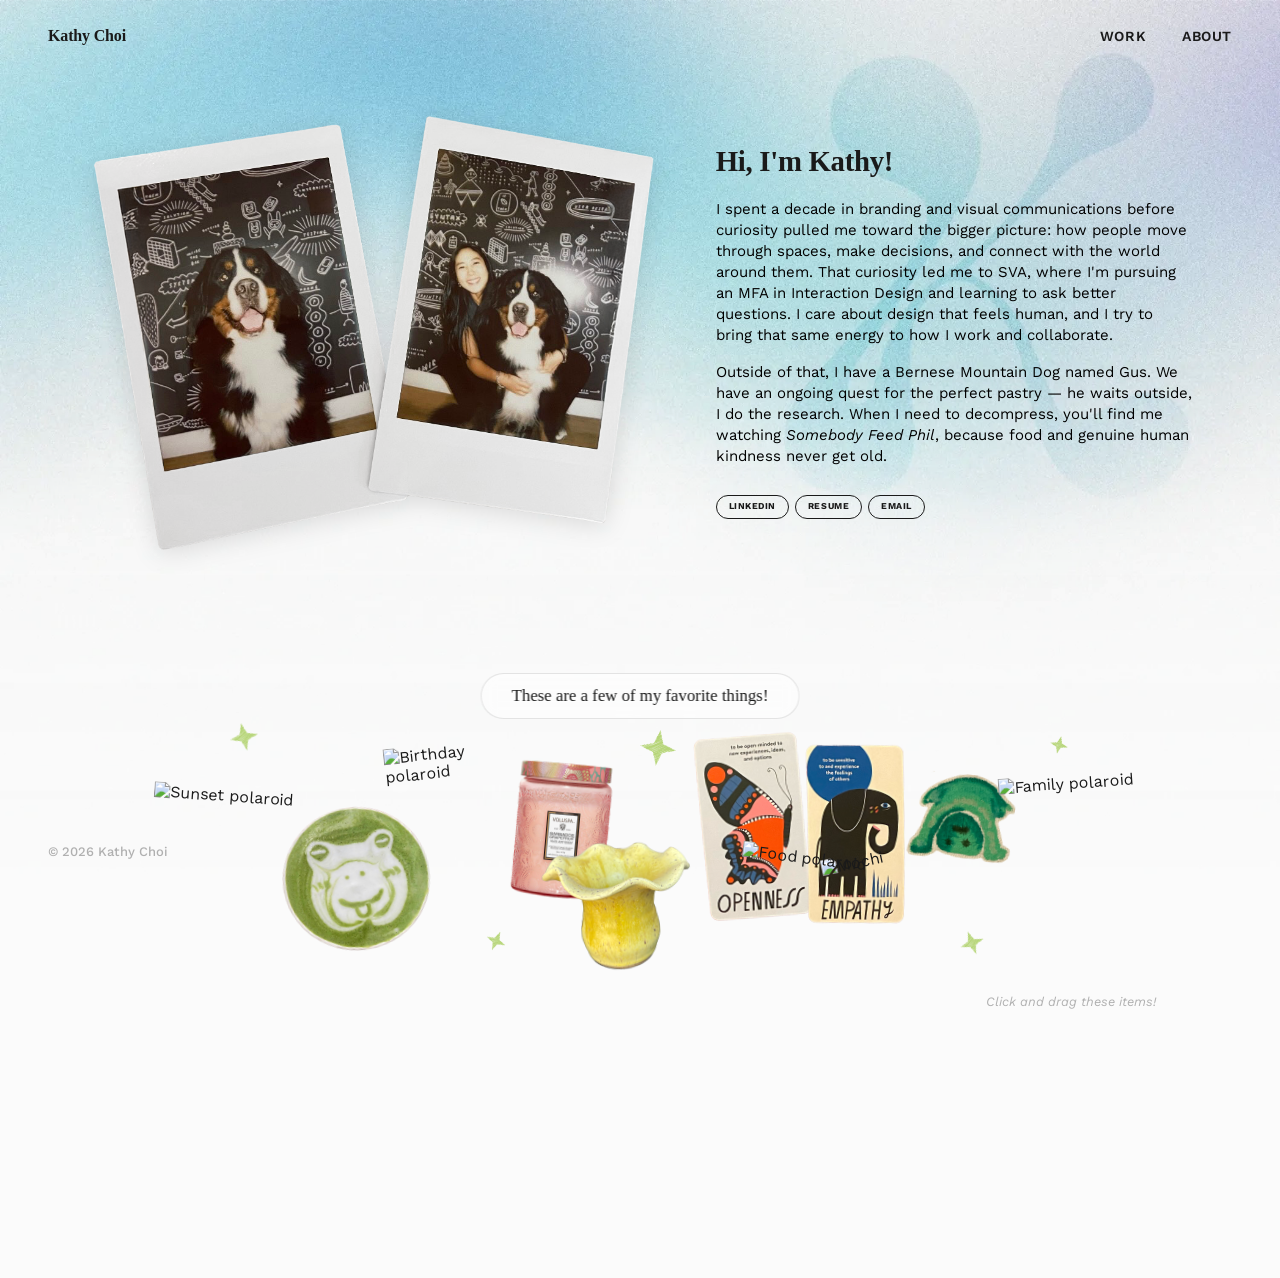
==== about.html @ d5009821 "Nudge star away from candle, update and compress CleanPaws hero Co-Authored-By: Claude Opus 4.6 <nor" ====
<!DOCTYPE html>
<html lang="en">
<head>
  <meta charset="UTF-8">
  <meta name="viewport" content="width=device-width, initial-scale=1.0">
  <title>About — Kathy Choi</title>
  <link rel="preconnect" href="https://fonts.googleapis.com">
  <link rel="preconnect" href="https://fonts.gstatic.com" crossorigin>
  <link href="https://fonts.googleapis.com/css2?family=Work+Sans:ital,wght@0,300;0,400;0,500;0,600;0,700;0,900;1,300;1,400;1,700;1,900&display=swap" rel="stylesheet">
  <link rel="icon" type="image/png" href="images/k-logo.png">
  <link rel="stylesheet" href="css/style.css">
</head>
<body class="home">

  <!-- NAV -->
  <nav>
    <a href="index.html" class="nav-logo">Kathy Choi</a>
    <ul class="nav-links">
      <li><a href="index.html#work">Work</a></li>
      <li><a href="about.html">About</a></li>
    </ul>
  </nav>

  <!-- ABOUT -->
  <section class="about-section about-page">
    <div class="about-content fade-in">
      <div class="about-image">
        <img src="images/headshot1.png" alt="Kathy Choi">
      </div>
      <div class="about-text">
        <h2>Hi, I'm Kathy!</h2>
        <p>
          I spent a decade in branding and visual communications before curiosity pulled me toward the bigger picture: how people move through spaces, make decisions, and connect with the world around them. That curiosity led me to SVA, where I'm pursuing an MFA in Interaction Design and learning to ask better questions. I care about design that feels human, and I try to bring that same energy to how I work and collaborate. 
        </p>
        <p>
          Outside of that, I have a Bernese Mountain Dog named Gus. We have an ongoing quest for the perfect pastry — he waits outside, I do the research. When I need to decompress, you'll find me watching <i>Somebody Feed Phil</i>, because food and genuine human kindness never get old.
        </p>
        <div class="about-links">
          <a href="https://linkedin.com" target="_blank">LinkedIn</a>
          <a href="https://drive.google.com/file/d/1VlrBkFLVDGA_aJnBRJqomsj3Ms4mOwJ6/view?usp=drive_link" target="_blank">Resume</a>
          <a href="mailto:kchoi1@sva.edu">Email</a>
        </div>
      </div>
    </div>
  </section>

  <!-- DRAGGABLE OBJECTS (full-page overlay) -->
  <div class="draggable-layer">
    <p class="draggable-hint draggable" style="width:auto; top:4%; left:50%; transform:translateX(-50%);">These are a few of my favorite things!</p>
    <img src="images/matcha.png" class="draggable" loading="lazy" style="width:150px; top:25%; left:22%; transform:rotate(-8deg);" alt="Matcha">
    <img src="images/candel.png" class="draggable" loading="lazy" style="width:100px; top:18%; left:40%; transform:rotate(5deg);" alt="Candle">
    <img src="images/pottery.png" class="draggable" loading="lazy" style="width:160px; top:30%; left:42%; transform:rotate(-3deg);" alt="Pottery">
    <img src="images/values.png" class="draggable" loading="lazy" style="width:220px; top:13%; left:54%; transform:rotate(-2deg);" alt="Values">
    <img src="images/mochi.png" class="draggable" loading="lazy" style="width:225px; top:30%; left:64%; transform:rotate(-12deg);" alt="Mochi">
    <img src="images/greenman.png" class="draggable" loading="lazy" style="width:105px; top:20%; left:71%; transform:rotate(6deg);" alt="Green Man">
    <img src="images/star.png" class="draggable" loading="lazy" style="width:28px; top:12%; left:18%; transform:rotate(-12deg);" alt="">
    <img src="images/star.png" class="draggable" loading="lazy" style="width:20px; top:45%; left:38%; transform:rotate(25deg);" alt="">
    <img src="images/star.png" class="draggable" loading="lazy" style="width:36px; top:13%; left:50%; transform:rotate(8deg);" alt="">
    <img src="images/star.png" class="draggable" loading="lazy" style="width:24px; top:45%; left:75%; transform:rotate(-20deg);" alt="">
    <img src="images/star.png" class="draggable" loading="lazy" style="width:18px; top:14%; left:82%; transform:rotate(15deg);" alt="">
    <img src="images/sunset-polaroid.png" class="draggable" loading="lazy" style="width:140px; top:22%; left:12%; transform:rotate(4deg);" alt="Sunset polaroid">
    <img src="images/bdayboi-polaroid.png" class="draggable" loading="lazy" style="width:140px; top:15%; left:30%; transform:rotate(-6deg);" alt="Birthday polaroid">
    <img src="images/food-polaroid.png" class="draggable" loading="lazy" style="width:140px; top:32%; left:58%; transform:rotate(7deg);" alt="Food polaroid">
    <img src="images/hiking-polaroid.png" class="draggable" loading="lazy" style="width:140px; top:20%; left:78%; transform:rotate(-4deg);" alt="Family polaroid">
    <p class="drag-instruction">Click and drag these items!</p>
  </div>

  <!-- FOOTER -->
  <footer class="about-footer">
    <p>&copy; 2026 Kathy Choi</p>
  </footer>

  <script>
    window.addEventListener('scroll', () => {
      document.querySelector('nav').classList.toggle('scrolled', window.scrollY > 50);
    });

    const observer = new IntersectionObserver((entries) => {
      entries.forEach(entry => {
        if (entry.isIntersecting) {
          entry.target.classList.add('visible');
        }
      });
    }, { threshold: 0.1 });

    document.querySelectorAll('.fade-in').forEach(el => observer.observe(el));

    // Mobile draggable layout — set via JS so drag still works
    if (window.innerWidth <= 768) {
      const imgs = document.querySelectorAll('.draggable-layer img.draggable');
      const m = [
        { w: '140px', t: '14%', l: '0%' },    // Matcha — row 1, left
        { w: '90px',  t: '16%', l: '30%' },   // Candle — row 1, center
        { w: '130px', t: '34%', l: '0%' },    // Pottery — row 2, left
        { w: '180px', t: '12%', l: '50%' },   // Values — row 1, right
        { w: '170px', t: '68%', l: '52%' },   // Mochi — tucked under Green Man
        { w: '90px',  t: '56%', l: '68%' },   // Green Man — row 3, right
        { w: '22px',  t: '10.3%', l: '36%' },  // Star — below candle, nudged down
        { w: '18px',  t: '31%', l: '92%' },   // Star — right edge, between r1 & r2
        { w: '16px',  t: '32%', l: '37%' },   // Star — center gap between r1 & r2
        { w: '18px',  t: '42%', l: '0%' },    // Star — aligned with pottery center
        { w: '16px',  t: '78%', l: '92%' },   // Star — right of mochi
        { w: '125px', t: '36%', l: '30%' },   // Sunset polaroid — row 2, center
        { w: '125px', t: '34%', l: '60%' },   // Birthday polaroid — row 2, right
        { w: '125px', t: '57%', l: '32%' },   // Food polaroid — row 3, center
        { w: '125px', t: '56%', l: '2%' },    // Hiking polaroid — row 3, left
      ];
      imgs.forEach((el, i) => {
        if (m[i]) {
          el.style.width = m[i].w;
          el.style.top = m[i].t;
          el.style.left = m[i].l;
        }
      });
      const inst = document.querySelector('.drag-instruction');
      if (inst) {
        inst.style.top = '88%';
        inst.style.left = '50%';
        inst.style.transform = 'translateX(-50%)';
      }
    }

    // 3D tilt on hover — items react to cursor position (skip pill button)
    document.querySelectorAll('.draggable:not(.draggable-hint)').forEach(el => {
      el.addEventListener('mouseenter', () => {
        el.style.transition = 'transform 0.15s ease, filter 0.2s ease';
      });
      el.addEventListener('mousemove', (e) => {
        if (el.dataset.dragging === 'true') return;
        const rect = el.getBoundingClientRect();
        const x = e.clientX - rect.left - rect.width / 2;
        const y = e.clientY - rect.top - rect.height / 2;
        const tiltX = -(y / rect.height) * 20;
        const tiltY = (x / rect.width) * 20;
        el.style.transform = `perspective(400px) rotateX(${tiltX}deg) rotateY(${tiltY}deg) scale(1.05)`;
      });
      el.addEventListener('mouseleave', () => {
        if (el.dataset.dragging === 'true') return;
        const match = el.dataset.origTransform;
        el.style.transition = 'transform 0.3s ease, filter 0.2s ease';
        el.style.transform = match || '';
      });
    });

    // Pill button — simple scale on hover
    const pill = document.querySelector('.draggable-hint');
    if (pill) {
      pill.addEventListener('mouseenter', () => {
        if (pill.dataset.dragging === 'true') return;
        pill.style.transition = 'transform 0.2s ease';
        pill.style.transform = 'translateX(-50%) scale(1.08)';
      });
      pill.addEventListener('mouseleave', () => {
        if (pill.dataset.dragging === 'true') return;
        pill.style.transition = 'transform 0.3s ease';
        pill.style.transform = pill.dataset.origTransform || 'translateX(-50%)';
      });
    }

    // Store original transforms
    document.querySelectorAll('.draggable').forEach(el => {
      el.dataset.origTransform = el.style.transform;
    });

    // Draggable objects — in-page, stays where you drop it
    let highestZ = 100;
    document.querySelectorAll('.draggable').forEach(el => {
      let isDragging = false;
      let startX, startY, origX, origY;

      el.addEventListener('mousedown', e => {
        isDragging = true;
        el.dataset.dragging = 'true';
        highestZ++;
        el.style.zIndex = highestZ;
        el.style.cursor = 'grabbing';
        el.style.transition = 'none';
        startX = e.clientX;
        startY = e.clientY;
        origX = el.offsetLeft;
        origY = el.offsetTop;
        e.preventDefault();
      });

      document.addEventListener('mousemove', e => {
        if (!isDragging) return;
        el.style.left = (origX + e.clientX - startX) + 'px';
        el.style.top = (origY + e.clientY - startY) + 'px';
      });

      document.addEventListener('mouseup', () => {
        if (isDragging) {
          isDragging = false;
          el.dataset.dragging = 'false';
          el.style.cursor = 'grab';
          el.style.transition = '';
        }
      });

      // Touch support
      el.addEventListener('touchstart', e => {
        isDragging = true;
        highestZ++;
        el.style.zIndex = highestZ;
        el.style.transition = 'none';
        const touch = e.touches[0];
        startX = touch.clientX;
        startY = touch.clientY;
        origX = el.offsetLeft;
        origY = el.offsetTop;
        e.preventDefault();
      }, { passive: false });

      document.addEventListener('touchmove', e => {
        if (!isDragging) return;
        const touch = e.touches[0];
        el.style.left = (origX + touch.clientX - startX) + 'px';
        el.style.top = (origY + touch.clientY - startY) + 'px';
      }, { passive: false });

      document.addEventListener('touchend', () => {
        if (isDragging) {
          isDragging = false;
          el.style.transition = '';
        }
      });
    });
  </script>

</body>
</html>
---- css/style.css ----
/* ========================================
   FONTS
   ======================================== */
@font-face {
  font-family: 'New Spirit';
  src: url('https://framerusercontent.com/assets/HUJvYJqQU1GuvULPYOLX7O51qc.woff2') format('woff2');
  font-weight: 400;
  font-style: normal;
  font-display: swap;
}

@font-face {
  font-family: 'New Spirit';
  src: url('https://framerusercontent.com/assets/v4QDcnRHH7rKKGAwIErp9KZT88.woff2') format('woff2');
  font-weight: 600;
  font-style: normal;
  font-display: swap;
}

/* ========================================
   RESET & BASE
   ======================================== */
*,
*::before,
*::after {
  margin: 0;
  padding: 0;
  box-sizing: border-box;
}

:root {
  --black: #1a1a1a;
  --dark-gray: #3d3d3d;
  --mid-gray: #7a7a7a;
  --soft-gray: #b0b0b0;
  --light-gray: #ebebeb;
  --white: #ffffff;
  --max-width: 1200px;
  --content-width: 760px;
  --nav-height: 72px;
  --heading-font: 'New Spirit', Georgia, serif;
  --body-font: 'Work Sans', -apple-system, BlinkMacSystemFont, sans-serif;
}

html {
  font-size: 16px;
  scroll-behavior: smooth;
  overflow-x: hidden;
}

body {
  font-family: var(--body-font);
  color: var(--black);
  background: #fbfbfb;
  line-height: 1.2;
  -webkit-font-smoothing: antialiased;
}

body.home::before {
  content: '';
  position: fixed;
  top: 0;
  left: 0;
  right: 0;
  height: 100vh;
  background: url('../images/gradient_bg2.webp') no-repeat center top / 100% auto;
  -webkit-mask-image: linear-gradient(to bottom, black 40%, transparent 100%);
  mask-image: linear-gradient(to bottom, black 40%, transparent 100%);
  z-index: -1;
  pointer-events: none;
}

img {
  max-width: 100%;
  display: block;
}

a {
  color: inherit;
  text-decoration: none;
}

::selection {
  background: var(--black);
  color: var(--white);
}

/* ========================================
   NAV
   ======================================== */
nav {
  position: fixed;
  top: 0;
  left: 0;
  right: 0;
  z-index: 200;
  height: var(--nav-height);
  padding: 0 3rem;
  display: flex;
  justify-content: space-between;
  align-items: center;
  background: transparent;
}

.nav-logo {
  font-family: var(--heading-font);
  font-size: 1rem;
  font-weight: 600;
  letter-spacing: -0.01em;
}

.nav-links {
  display: flex;
  gap: 2.25rem;
  list-style: none;
}

.nav-links a {
  font-size: 0.875rem;
  font-weight: 600;
  color: var(--black);
  text-transform: uppercase;
  letter-spacing: 0.04em;
  transition: opacity 0.25s;
}

.nav-links a:hover {
  opacity: 0.5;
}

/* ========================================
   HOMEPAGE — HERO (centered)
   ======================================== */
.home-hero {
  max-width: var(--max-width);
  margin: 0 auto;
  padding: calc(var(--nav-height) + 6rem) 3rem 6rem;
  display: flex;
  justify-content: center;
}

.hero-inner {
  max-width: 950px;
}

.home-hero h1 {
  font-family: var(--heading-font);
  font-size: clamp(2.25rem, 5vw, 3.75rem);
  font-weight: 400;
  line-height: 1.35;
  letter-spacing: -0.01em;
  color: var(--black);
}

.home-hero .hero-mobile {
  display: none;
}

.home-hero .hero-sub {
  margin-top: 1rem;
  font-size: 0.9375rem;
  color: var(--mid-gray);
  line-height: 1.7;
  font-weight: 500;
}

/* ========================================
   SECTION LABEL — black accent
   ======================================== */
.section-label {
  font-size: 0.6875rem;
  font-weight: 700;
  text-transform: uppercase;
  letter-spacing: 0.14em;
  color: var(--black);
  margin-bottom: 2.5rem;
}

/* ========================================
   HOMEPAGE — PROJECT GRID (two columns)
   ======================================== */
.projects-section {
  max-width: var(--max-width);
  margin: 0 auto;
  padding: 0 3rem 6rem;
  scroll-margin-top: var(--nav-height);
}

.project-grid {
  display: grid;
  grid-template-columns: 1fr 1fr;
  gap: 3rem 2.5rem;
}

.project-card {
  display: block;
}

/* Image — full width of column, on top */
.project-card-image {
  width: 100%;
  aspect-ratio: 4 / 3;
  overflow: hidden;
  background: #f2f2f2;
  border-radius: 12px;
}

.project-card-image img {
  width: 100%;
  height: 100%;
  object-fit: cover;
  transform: scale(var(--zoom, 1));
  transition: transform 0.5s ease;
}

.project-card:hover .project-card-image img {
  transform: scale(calc(var(--zoom, 1) * 1.03));
}

/* Text — below image */
.project-card-content {
  padding-top: 1.25rem;
}

.project-card-org {
  font-size: 0.75rem;
  font-weight: 600;
  color: #77b700;
  margin-bottom: 0.375rem;
}

.project-card-content h2 {
  font-size: 1.25rem;
  font-weight: 600;
  letter-spacing: -0.01em;
  margin-bottom: 0.5rem;
  color: black;
}

.project-card-desc {
  font-size: 0.875rem;
  color: var(--dark-gray);
  line-height: 1.6;
}

.project-tags {
  display: flex;
  flex-wrap: wrap;
  gap: 0.375rem;
  margin-top: 0.875rem;
}

.project-tags span {
  font-size: 0.5625rem;
  font-weight: 700;
  color: var(--black);
  background: transparent;
  padding: 0.35rem 0.75rem;
  border: 1px solid var(--black);
  border-radius: 100px;
  letter-spacing: 0.06em;
  text-transform: uppercase;
}

/* Arrow link — black accent */
.project-card-link {
  display: inline-flex;
  align-items: center;
  gap: 0.375rem;
  font-size: 0.8125rem;
  font-weight: 700;
  margin-top: 1rem;
  color: var(--black);
  letter-spacing: 0.01em;
}

.project-card-link .arrow {
  display: inline-block;
  transition: transform 0.25s;
  font-size: 1.125rem;
  line-height: 1;
}

.project-card:hover .project-card-link .arrow {
  transform: translateX(4px);
}

/* ========================================
   CASE STUDY — WRAPPER
   1200px container, flex column, children centered,
   all text LEFT-ALIGNED inside 70%-width blocks.
   ======================================== */
.case-wrapper {
  width: 1200px;
  max-width: 100%;
  margin: 0 auto;
  padding: calc(var(--nav-height) + 12px) 0 80px;
  display: flex;
  flex-direction: column;
  align-items: center;
  gap: 35px;
  position: relative;
  background: #fbfbfb;
}

/* ========================================
   CASE STUDY — HERO IMAGE
   Large centered image with slight side margin
   ======================================== */
.case-hero {
  width: calc(100vw - 48px);
  max-width: calc(100vw - 48px);
  position: relative;
  z-index: 201;
}

.case-hero img {
  width: 100%;
  aspect-ratio: 2.4;
  object-fit: cover;
  border-radius: 12px;
}

/* ========================================
   CASE STUDY — TITLE & META
   70% width, left-aligned text
   ======================================== */
.case-header {
  width: 78%;
  text-align: left;
}

.case-header h1 {
  font-family: var(--heading-font);
  font-size: 38px;
  font-weight: 600;
  line-height: 1.2;
  margin-bottom: 25px;
}

.case-header .case-subtitle {
  font-family: var(--body-font);
  font-size: 18px;
  font-weight: 400;
  color: var(--dark-gray);
  line-height: 1.3;
  margin-bottom: 40px;
}

.case-meta {
  display: flex;
  gap: 175px;
}

.case-meta-item h3 {
  font-family: var(--body-font);
  font-size: 12px;
  font-weight: 700;
  text-transform: uppercase;
  letter-spacing: 0.04em;
  color: var(--black);
  margin-bottom: 4px;
}

.case-meta-item p {
  font-size: 16px;
  font-weight: 400;
  color: var(--dark-gray);
  line-height: 1.3;
}

/* ========================================
   CASE STUDY — SECTION (PROBLEM, SOLUTIONS)
   70% width, left-aligned
   ======================================== */
.case-section {
  width: 78%;
  text-align: left;
}

.case-section-with-image {
  display: flex;
  gap: 40px;
  align-items: stretch;
}

.case-section-with-image > img {
  width: 300px;
  max-width: 300px;
  aspect-ratio: 1;
  flex-shrink: 0;
  object-fit: cover;
  border-radius: 8px;
  padding: 0;
  margin-top: 20px !important;
  align-self: center;
}

.case-section-with-image h3 {
  margin-top: 0;
}

.case-section h2 {
  font-family: var(--heading-font);
  font-size: 24px;
  font-weight: 200;
  margin-top: 56px;
  margin-bottom: 20px;
  color: var(--black);
  line-height: 1.2;
}

.case-section p {
  font-size: 16px;
  font-weight: 400;
  line-height: 1.3;
  color: var(--dark-gray);
  margin-bottom: 12px;
}

.case-section p:last-of-type {
  margin-bottom: 0;
}

.case-section h3 {
  position: relative;
  font-family: var(--body-font);
  font-size: 13px;
  font-weight: 700;
  text-transform: uppercase;
  letter-spacing: 0.06em;
  line-height: 1.4;
  color: var(--dark-gray);
  margin-top: 25px;
  margin-bottom: 8px;
}

.h3-star {
  position: absolute;
  left: -20px;
  top: 50%;
  transform: translateY(-50%);
  width: 10px;
  height: 10px;
}

/* ---- Insight blocks ---- */
.case-insight {
  width: 78%;
  background: #f7f7f7;
  padding: 36px 40px;
  text-align: left;
}

.research-band .case-insight {
  background: #ededee;
}


.insights-grid {
  width: 78%;
  display: grid;
  grid-template-columns: 1fr 1fr;
  gap: 20px;
}

.insights-grid .case-insight {
  width: 100%;
}

.video-cell {
  border-radius: 8px;
  overflow: hidden;
}

.video-cell video {
  width: 100%;
  height: 100%;
  object-fit: contain;
  display: block;
  background: #000;
}

.video-cell img {
  width: 100%;
  height: 100%;
  object-fit: cover;
  display: block;
}

.case-insight h3 {
  font-family: var(--body-font);
  font-size: 13px;
  font-weight: 700;
  text-transform: uppercase;
  letter-spacing: 0.06em;
  color: var(--dark-gray);
  margin-bottom: 16px;
}

.case-insight p {
  font-size: 16px;
  font-weight: 400;
  line-height: 1.5;
  color: var(--dark-gray);
  margin-bottom: 12px;
}

.case-insight p:last-of-type {
  margin-bottom: 0;
}

.case-insight .insight-title {
  font-family: var(--heading-font);
  font-size: 22px;
  font-weight: 600;
  line-height: 1.3;
  color: var(--black);
  margin-bottom: 14px;
}

.case-insight p.hmw-callout {
  font-family: var(--heading-font);
  font-size: 20px;
  font-weight: 400;
  font-style: italic;
  line-height: 1.5;
  color: var(--black);
  margin-top: 20px;
}

/* ---- Research band ---- */
.research-band {
  width: 100%;
  background: transparent;
  padding: 0;
}

.research-band-inner {
  width: 1200px;
  max-width: 100%;
  margin: 0 auto;
  display: flex;
  flex-direction: column;
  align-items: center;
  gap: 35px;
}

.research-band-inner > .case-quotes {
  margin-top: 0;
}

.section-divider {
  width: 78%;
  border: none;
  border-top: 1px solid #ddd;
  margin: 40px 0 0;
}

.research-band .placeholder-image {
  background: #eaeaea;
}

.case-section ul {
  padding-left: 20px;
  margin-top: 4px;
  margin-bottom: 12px;
}

.case-section li {
  font-size: 16px;
  line-height: 1.5;
  color: var(--dark-gray);
  margin-bottom: 6px;
}

.case-section img:not(.h3-star) {
  width: 100%;
  margin-top: 28px;
}

.placeholder-image {
  width: 100%;
  aspect-ratio: 16 / 10;
  background: #f2f2f2;
  display: flex;
  align-items: center;
  justify-content: center;
  font-size: 13px;
  color: var(--soft-gray);
  font-weight: 500;
  letter-spacing: 0.02em;
  margin-top: 28px;
}

.placeholder-image.tall {
  aspect-ratio: 4 / 3;
}

.case-images .placeholder-image {
  margin-top: 0;
}

/* ========================================
   CASE STUDY — FEATURE BLOCK
   70% width, left-aligned text, image same width
   ======================================== */
.case-feature {
  width: 78%;
  display: flex;
  flex-direction: column;
  gap: 80px;
}

.case-feature-item {
  width: 100%;
}

.case-feature-text {
  text-align: left;
  margin-bottom: 28px;
}

.case-feature-text h3 {
  font-family: var(--body-font);
  font-size: 16px;
  font-weight: 700;
  text-transform: uppercase;
  letter-spacing: 0.04em;
  margin-bottom: 8px;
  color: var(--black);
}

.case-feature-text p {
  font-size: 16px;
  font-weight: 400;
  line-height: 1.3;
  color: var(--dark-gray);
  margin-bottom: 12px;
}

.case-feature-text p:last-of-type {
  margin-bottom: 0;
}

.case-feature-item img {
  width: 100%;
}

/* ========================================
   CASE STUDY — PULL QUOTES
   70% width, left-aligned
   ======================================== */
.case-quotes {
  width: 78%;
}

.quote-block {
  margin-bottom: 36px;
  padding-left: 24px;
  border-left: 3px solid #b6d578;
  text-align: left;
}

.quote-block:last-child {
  margin-bottom: 0;
}

.quote-block blockquote {
  font-family: var(--heading-font);
  font-size: 20px;
  font-weight: 400;
  line-height: 1.5;
  color: var(--dark-gray);
  font-style: italic;
}

.quote-block cite {
  display: block;
  margin-top: 8px;
  font-size: 14px;
  font-style: normal;
  color: var(--mid-gray);
  font-weight: 500;
}

.quote-block cite .cite-title {
  font-style: italic;
  font-weight: 500;
}

/* ========================================
   CASE STUDY — OUTCOME + TAKEAWAYS
   70% width, left-aligned
   ======================================== */
.case-outcome {
  width: 78%;
  text-align: left;
}

.case-outcome h2 {
  font-family: var(--body-font);
  font-size: 20px;
  font-weight: 700;
  text-transform: uppercase;
  letter-spacing: 0.04em;
  margin-bottom: 16px;
  color: var(--black);
}

.case-outcome > p {
  font-size: 16px;
  line-height: 1.3;
  color: var(--dark-gray);
  margin-bottom: 36px;
}

.takeaway-list {
  display: flex;
  flex-direction: column;
  gap: 36px;
  margin-top: 32px;
}

.takeaway-item {
  display: flex;
  gap: 16px;
  align-items: flex-start;
}

.takeaway-number {
  font-family: var(--heading-font);
  font-size: 50px;
  font-weight: 100;
  color: #b6d578;
  flex-shrink: 0;
  line-height: 1;
  min-width: 36px;
  text-align: right;
}

.takeaway-item h3 {
  font-family: var(--body-font);
  font-size: 13px;
  font-weight: 700;
  text-transform: uppercase;
  letter-spacing: 0.06em;
  margin-top: 0;
  margin-bottom: 4px;
  color: var(--black);
  line-height: 1.4;
}

.takeaway-item p {
  font-size: 16px;
  line-height: 1.3;
  color: var(--dark-gray);
}

/* ========================================
   CASE STUDY — SUPPORTING IMAGES
   70% width
   ======================================== */
.case-images {
  width: 78%;
}

.image-grid {
  display: grid;
  gap: 16px;
}

.image-grid.two-col {
  grid-template-columns: 1fr 1fr;
}

.image-grid.full {
  grid-template-columns: 1fr;
}

.image-grid figure {
  margin: 0;
}

.image-grid figure img {
  display: block;
}

.image-grid img {
  width: 100%;
  aspect-ratio: 16 / 10;
  object-fit: cover;
  border-radius: 8px;
}

.image-grid figcaption,
.image-caption {
  padding: 12px 0 0;
  font-size: 11px;
  color: var(--soft-gray);
  font-weight: 500;
  text-align: center;
}

/* ========================================
   ABOUT SECTION
   ======================================== */
.about-section {
  max-width: var(--max-width);
  margin: 0 auto;
  padding: 6rem 3rem;
  border-top: 1px solid var(--light-gray);
}

.about-page {
  padding-top: calc(var(--nav-height) + 4rem);
  border-top: none;
}

.about-content {
  display: grid;
  grid-template-columns: 1.2fr 1fr;
  gap: 3.5rem;
  align-items: start;
}

.about-image {
  width: 100%;
  margin-top: -1.5rem;
  filter: drop-shadow(0 4px 12px rgba(0, 0, 0, 0.12));
}

.about-image img {
  width: 100%;
  height: auto;
  display: block;
  mix-blend-mode: multiply;
}

.about-text {
  padding-top: 0.5rem;
}

.about-text h2 {
  font-family: var(--heading-font);
  font-size: 1.8rem;
  font-weight: 600;
  letter-spacing: -0.01em;
  margin-bottom: 1.25rem;
}

.about-text p {
  font-size: 0.9375rem;
  line-height: 1.4;
  color: black;
  margin-bottom: 1rem;
}

.about-text p:last-of-type {
  margin-bottom: 0;
}

.about-links {
  display: flex;
  flex-wrap: wrap;
  gap: 0.375rem;
  margin-top: 1.75rem;
}

.about-links a {
  font-size: 0.5625rem;
  font-weight: 700;
  color: var(--black);
  background: transparent;
  padding: 0.35rem 0.75rem;
  border: 1px solid var(--black);
  border-radius: 100px;
  letter-spacing: 0.06em;
  text-transform: uppercase;
  transition: background 0.25s, color 0.25s;
}

.about-links a:hover {
  background: #b6d578;
  border-color: #b6d578;
  color: var(--black);
}

/* ========================================
   DRAGGABLE LAYER — in-page section
   ======================================== */
.draggable-layer {
  position: relative;
  width: 100%;
  height: 70vh;
  z-index: 100;
}

.draggable {
  position: absolute;
  cursor: grab;
  user-select: none;
  -webkit-user-select: none;
  transition: transform 0.2s ease, filter 0.2s ease;
}

.draggable:hover {
  filter: brightness(1.05);
  transform: scale(1.05);
}

.draggable-hint {
  position: absolute;
  top: 4%;
  left: 50%;
  transform: translateX(-50%);
  font-family: var(--heading-font);
  font-size: 1.05rem;
  font-weight: 400;
  color: var(--black);
  white-space: nowrap;
  cursor: grab;
  user-select: none;
  -webkit-user-select: none;
  background: rgba(255, 255, 255, 0.55);
  backdrop-filter: blur(8px);
  -webkit-backdrop-filter: blur(8px);
  border: 1px solid rgba(0, 0, 0, 0.1);
  border-radius: 50px;
  padding: 12px 30px;
  z-index: 101;
  transition: transform 0.3s ease;
  pointer-events: auto;
}

.draggable-hint:hover {
  transform: translateX(-50%) scale(1.05);
}

.drag-instruction {
  position: absolute;
  top: 55%;
  left: 77%;
  font-size: 0.8rem;
  font-style: italic;
  color: var(--soft-gray);
  pointer-events: none;
}

/* ========================================
   FOOTER — minimal Sydney style
   ======================================== */
footer {
  border-top: 1px solid var(--light-gray);
  padding: 2.5rem 3rem;
  display: flex;
  justify-content: space-between;
  align-items: center;
  max-width: var(--max-width);
  margin: 0 auto;
  position: relative;
  z-index: 2;
  background: #fbfbfb;
}

.about-footer {
  position: fixed;
  bottom: 0;
  left: 0;
  right: 0;
  max-width: none;
  background: transparent;
  border-top: none;
  z-index: 150;
}

footer p {
  font-size: 0.8125rem;
  color: var(--soft-gray);
  font-weight: 500;
}

.footer-links {
  display: flex;
  gap: 2rem;
  list-style: none;
}

.footer-links a {
  font-size: 0.8125rem;
  font-weight: 600;
  color: var(--black);
  transition: opacity 0.25s;
}

.footer-links a:hover {
  opacity: 0.5;
}

/* ========================================
   BACK LINK — black accent arrow
   ======================================== */
.back-link {
  display: inline-flex;
  align-items: center;
  gap: 0.5rem;
  font-size: 0.8125rem;
  font-weight: 700;
  color: var(--black);
  padding: 1.75rem 3rem;
  transition: gap 0.25s;
}

.back-link:hover {
  gap: 0.75rem;
}

/* ========================================
   PROGRESS BAR (case study pages)
   ======================================== */
.progress-bar {
  position: fixed;
  top: 0;
  left: 0;
  height: 3px;
  width: 0%;
  background: var(--black);
  z-index: 200;
  transition: width 0.05s linear;
}

/* ========================================
   TABLE OF CONTENTS — sticky sidebar
   ======================================== */
.toc {
  position: fixed;
  top: var(--nav-height);
  left: 0;
  width: 200px;
  padding: 0 32px;
  z-index: 50;
  transition: top 0s;
}

.toc-back {
  display: block;
  font-family: var(--body-font);
  font-size: 0.6875rem;
  font-weight: 500;
  color: var(--dark-gray);
  text-decoration: none;
  margin-bottom: 20px;
  transition: color 0.25s;
}

.toc-back:hover {
  color: var(--black);
}

.toc ul {
  list-style: none;
  display: flex;
  flex-direction: column;
  gap: 8px;
  border-left: none;
  padding-left: 16px;
  position: relative;
}

.toc-line {
  position: absolute;
  left: -1px;
  width: 3px;
  background-image: radial-gradient(circle, rgba(50, 64, 79, 0.3) 0.75px, transparent 0.75px);
  background-size: 3px 4px;
  background-position: center;
  background-repeat: repeat-y;
  pointer-events: none;
}

.toc-star {
  position: absolute;
  left: -4.5px;
  top: 0;
  width: 10px;
  height: 10px;
  transition: top 0.3s ease;
  pointer-events: none;
}

.toc-star img {
  width: 100%;
  height: 100%;
}

.toc .toc-link {
  font-family: var(--body-font);
  font-size: 0.8125rem;
  font-weight: 400;
  color: var(--soft-gray);
  text-decoration: none;
  transition: color 0.25s;
  display: block;
  line-height: 1.4;
}

.toc .toc-link:hover {
  color: var(--dark-gray);
}

.toc .toc-link.active {
  color: var(--black);
  font-weight: 600;
}

@media (max-width: 1500px) {
  .toc {
    display: none;
  }
}

/* ========================================
   IMPACT CHART — cost vs impact matrix
   ======================================== */
.impact-chart {
  position: relative;
  width: 100%;
  padding: 28px 52px;
}

.chart-label {
  position: absolute;
  font-family: var(--body-font);
  font-size: 11px;
  font-weight: 700;
  text-transform: uppercase;
  letter-spacing: 0.1em;
  color: #c4c0b8;
}

.chart-label-top {
  top: 0;
  left: 50%;
  transform: translateX(-50%);
}

.chart-label-bottom {
  bottom: 0;
  left: 50%;
  transform: translateX(-50%);
}

.chart-label-left {
  left: 0;
  top: 50%;
  transform: translateY(-50%);
  text-align: center;
  line-height: 1.4;
}

.chart-label-right {
  right: 0;
  top: 50%;
  transform: translateY(-50%);
  text-align: center;
  line-height: 1.4;
}

.chart-grid {
  display: grid;
  grid-template-columns: 1fr 1fr;
  grid-template-rows: 1fr 1fr;
  aspect-ratio: 2 / 1;
  gap: 3px;
}

.chart-quadrant {
  background: #ededeb;
  position: relative;
}

.chart-dot {
  position: absolute;
  display: flex;
  flex-direction: column;
  align-items: center;
  transform: translateX(-50%);
}

.chart-dot::before {
  content: '';
  width: 14px;
  height: 14px;
  border-radius: 50%;
  background: #1d3c3a;
  flex-shrink: 0;
  margin-bottom: 6px;
}

.chart-dot span {
  font-family: var(--body-font);
  font-size: 13px;
  font-weight: 600;
  color: #1d3c3a;
  line-height: 1.3;
  text-align: center;
  white-space: nowrap;
}

/* ========================================
   LIGHTBOX
   ======================================== */
.lightbox {
  display: none;
  position: fixed;
  inset: 0;
  z-index: 9999;
  background: rgba(0, 0, 0, 0.85);
  align-items: center;
  justify-content: center;
}

.lightbox.active {
  display: flex;
  overflow: hidden;
}

.lightbox img {
  max-width: 90vw;
  max-height: 90vh;
  object-fit: contain;
  border-radius: 8px;
}

.lightbox-close {
  position: absolute;
  top: 24px;
  right: 32px;
  background: none;
  border: none;
  color: #fff;
  font-size: 36px;
  cursor: pointer;
  line-height: 1;
  padding: 12px 16px;
  z-index: 10000;
}

.lightbox-close:hover {
  opacity: 0.7;
}

/* ========================================
   CASE CTA — external link button
   ======================================== */
.case-cta {
  text-align: center;
  padding: 4rem 0 3rem;
}

.case-cta a {
  display: inline-block;
  font-size: 0.9rem;
  font-weight: 600;
  color: var(--black);
  border: 1.5px solid var(--black);
  border-radius: 50px;
  padding: 0.75rem 2rem;
  transition: background 0.25s, color 0.25s, border-color 0.25s;
}

.case-cta a:hover {
  background: #b6d578;
  border-color: #b6d578;
  color: var(--black);
}

/* ========================================
   PROJECT NAV — prev/next links
   ======================================== */
.project-nav {
  position: relative;
  max-width: var(--max-width);
  margin: 0 auto;
  padding: 3rem 3rem;
  display: flex;
  justify-content: space-between;
  align-items: center;
  border-top: none;
  background: #fbfbfb;
  height: auto;
  z-index: 2;
}

.project-nav-link {
  font-size: 0.875rem;
  font-weight: 600;
  color: var(--black);
  transition: opacity 0.25s;
}

.project-nav-link:hover {
  opacity: 0.5;
}

.project-nav-link.next {
  margin-left: auto;
}

/* ========================================
   FADE-IN ANIMATION
   ======================================== */
.fade-in {
  opacity: 0;
  transform: translateY(20px);
  transition: opacity 0.6s ease, transform 0.6s ease;
}

.fade-in.visible {
  opacity: 1;
  transform: translateY(0);
}

/* ========================================
   RESPONSIVE
   ======================================== */
@media (max-width: 768px) {
  nav {
    padding: 0 1.5rem;
    z-index: 100;
    background: rgba(251, 251, 251, 0.95);
    backdrop-filter: blur(12px);
    -webkit-backdrop-filter: blur(12px);
  }

  body.home::before {
    top: var(--nav-height);
    height: calc(100vh - var(--nav-height));
  }

  .home-hero {
    padding-top: calc(var(--nav-height) + 14rem);
    padding-left: 1.5rem;
    padding-right: 1.5rem;
  }

  .home-hero .hero-desktop {
    display: none;
  }

  .home-hero .hero-mobile {
    display: block;
  }

  .home-hero h1 {
    font-size: 2.35rem;
  }

  .projects-section {
    padding-left: 1.5rem;
    padding-right: 1.5rem;
  }

  .project-grid {
    grid-template-columns: 1fr;
    gap: 2.5rem;
  }

  .about-section {
    padding: 4rem 1.5rem;
  }

  .about-page {
    padding-top: calc(var(--nav-height) + 2rem);
  }

  .about-content {
    grid-template-columns: 1fr;
    gap: 2rem;
  }

  .about-image {
    max-width: 100%;
    margin: 0 auto;
  }

  .about-text {
    text-align: center;
  }

  .about-links {
    justify-content: center;
  }

  /* Draggable layer — mobile layout */
  .draggable-layer {
    height: 95vh;
  }

  .draggable-hint {
    font-size: 0.85rem;
    padding: 10px 20px;
  }

  .case-wrapper {
    width: 100%;
    padding: 80px 16px 60px;
  }

  .case-hero,
  .case-header,
  .case-section,
  .case-feature,
  .case-quotes,
  .case-outcome,
  .case-images,
  .case-insight {
    width: 95%;
  }

  .case-insight {
    padding: 28px 24px;
  }

  .research-band {
    padding: 40px 0;
  }

  .research-band-inner {
    width: 100%;
  }

  .case-meta {
    gap: 24px;
    flex-wrap: wrap;
  }

  .insights-grid {
    grid-template-columns: 1fr;
    width: 95%;
  }

  .case-section-with-image {
    flex-direction: column;
  }

  .case-section-with-image > img {
    width: 100%;
    max-width: 100%;
    aspect-ratio: auto;
    align-self: auto;
    margin-top: 0 !important;
  }

  .impact-chart {
    padding: 24px 36px;
  }

  .chart-label {
    font-size: 9px;
  }

  .chart-dot::before {
    width: 10px;
    height: 10px;
    margin-bottom: 4px;
  }

  .chart-dot span {
    font-size: 10px;
  }

  .image-grid.two-col {
    grid-template-columns: 1fr;
  }

  .back-link {
    padding: 1.5rem;
  }

  footer {
    padding: 2rem 1.5rem;
    flex-direction: column;
    gap: 1rem;
    text-align: center;
  }
}

@media (max-width: 480px) {
  .case-details {
    grid-template-columns: 1fr;
  }

  .nav-links {
    gap: 1.25rem;
  }
}
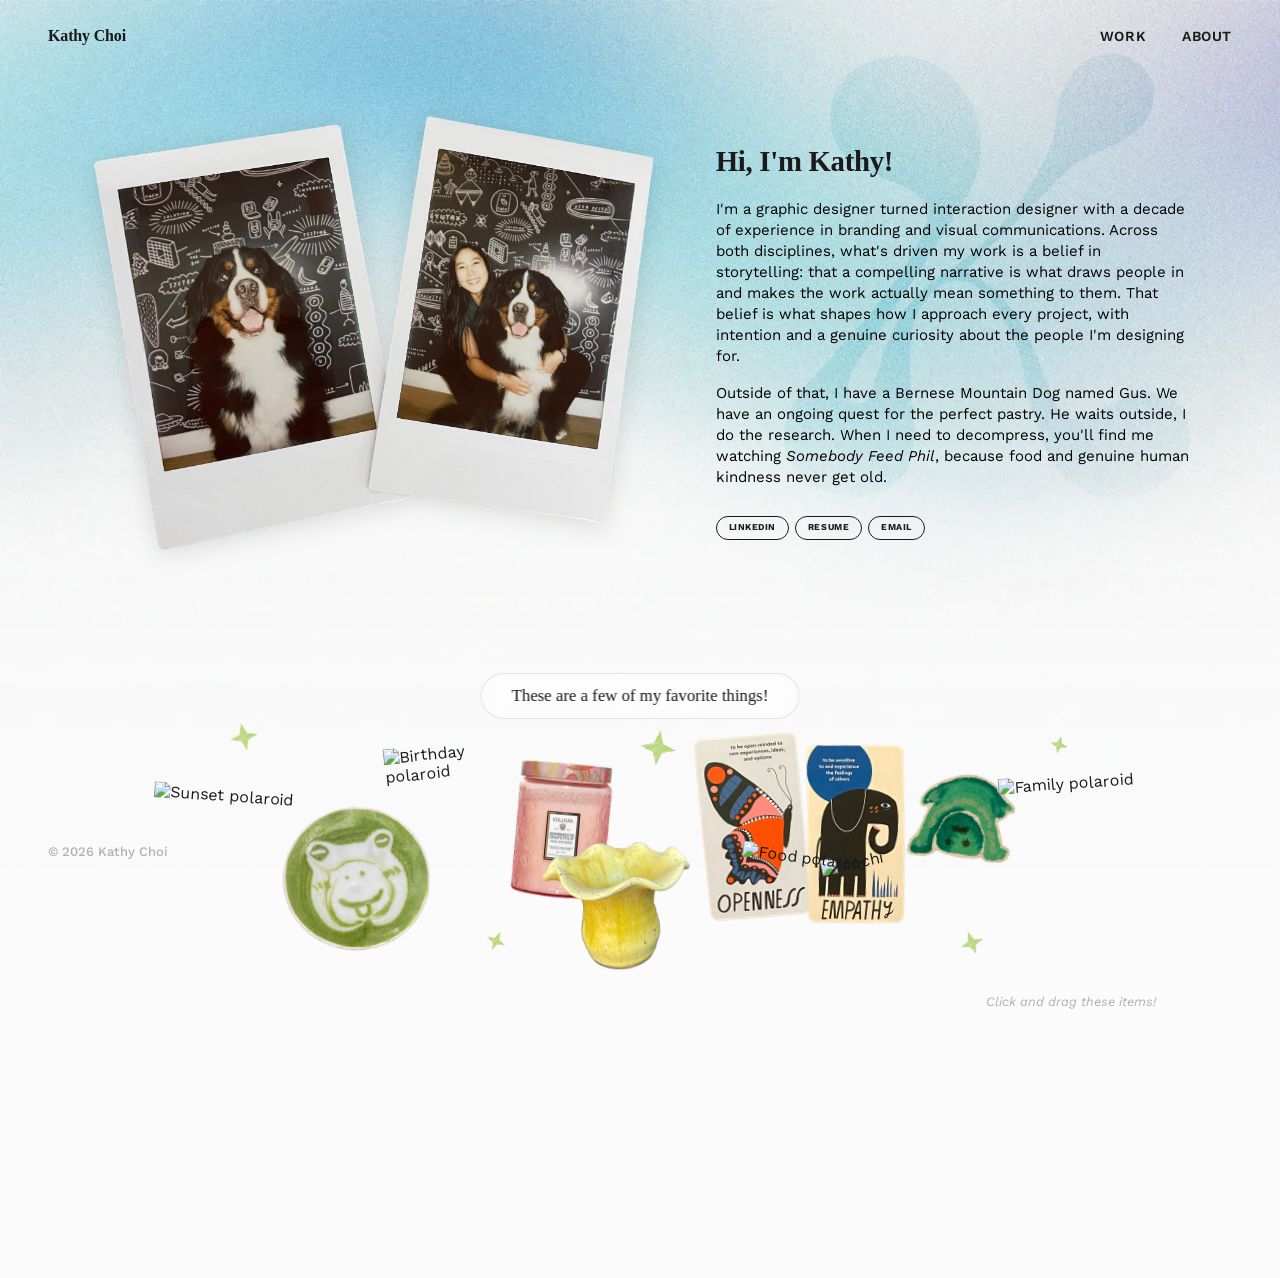
==== commit 4e659ad9: "Add green wood bg to findings, fix about footer on mobile, refine copy across projects Co-Authored-B" ====
--- a/about.html
+++ b/about.html
@@ -30,14 +30,14 @@
       <div class="about-text">
         <h2>Hi, I'm Kathy!</h2>
         <p>
-          I spent a decade in branding and visual communications before curiosity pulled me toward the bigger picture: how people move through spaces, make decisions, and connect with the world around them. That curiosity led me to SVA, where I'm pursuing an MFA in Interaction Design and learning to ask better questions. I care about design that feels human, and I try to bring that same energy to how I work and collaborate. 
+          I'm a graphic designer turned interaction designer with a decade of experience in branding and visual communications. Across both disciplines, what's driven my work is a belief in storytelling: that a compelling narrative is what draws people in and makes the work actually mean something to them. That belief is what shapes how I approach every project, with intention and a genuine curiosity about the people I'm designing for.
         </p>
         <p>
-          Outside of that, I have a Bernese Mountain Dog named Gus. We have an ongoing quest for the perfect pastry — he waits outside, I do the research. When I need to decompress, you'll find me watching <i>Somebody Feed Phil</i>, because food and genuine human kindness never get old.
+          Outside of that, I have a Bernese Mountain Dog named Gus. We have an ongoing quest for the perfect pastry. He waits outside, I do the research. When I need to decompress, you'll find me watching <i>Somebody Feed Phil</i>, because food and genuine human kindness never get old.
         </p>
         <div class="about-links">
           <a href="https://linkedin.com" target="_blank">LinkedIn</a>
-          <a href="https://drive.google.com/file/d/1VlrBkFLVDGA_aJnBRJqomsj3Ms4mOwJ6/view?usp=drive_link" target="_blank">Resume</a>
+          <a href="https://drive.google.com/file/d/17QlI7yQtd_zZegcoyo7Cy6VyITp4pqnT/view?usp=sharing" target="_blank">Resume</a>
           <a href="mailto:kchoi1@sva.edu">Email</a>
         </div>
       </div>
--- a/css/style.css
+++ b/css/style.css
@@ -400,6 +400,48 @@
   margin-top: 0;
 }
 
+.findings-grid {
+  width: 78%;
+  display: grid;
+  grid-template-columns: 1fr 1fr;
+  gap: 20px;
+  align-items: center;
+}
+
+.findings-image img {
+  width: 100%;
+  object-fit: cover;
+  border-radius: 8px;
+  cursor: zoom-in;
+}
+
+.findings-flow {
+  display: flex;
+  flex-direction: column;
+  align-items: center;
+  justify-content: center;
+  text-align: center;
+  background: url('../images/green-wood-bg.png') center / cover no-repeat;
+  border-radius: 8px;
+  padding: 32px 40px;
+  box-sizing: border-box;
+  height: 100%;
+}
+
+.flow-step {
+  font-family: var(--heading-font);
+  font-size: 22px;
+  font-weight: 500;
+  color: #2f3525;
+  margin: 0;
+}
+
+.flow-arrow {
+  display: flex;
+  justify-content: center;
+  margin: 35px 0;
+}
+
 .case-section h2 {
   font-family: var(--heading-font);
   font-size: 24px;
@@ -432,7 +474,7 @@
   line-height: 1.4;
   color: var(--dark-gray);
   margin-top: 25px;
-  margin-bottom: 8px;
+  margin-bottom: 5px;
 }
 
 .h3-star {
@@ -442,6 +484,13 @@
   transform: translateY(-50%);
   width: 10px;
   height: 10px;
+}
+
+.insights-intro {
+  width: 78%;
+  font-size: 16px;
+  margin-bottom: -5px;
+  margin-top: 40px;
 }
 
 /* ---- Insight blocks ---- */
@@ -1255,7 +1304,7 @@
    ======================================== */
 .case-cta {
   text-align: center;
-  padding: 4rem 0 3rem;
+  padding: 3rem 0;
 }
 
 .case-cta a {
@@ -1435,7 +1484,8 @@
     flex-wrap: wrap;
   }
 
-  .insights-grid {
+  .insights-grid,
+  .findings-grid {
     grid-template-columns: 1fr;
     width: 95%;
   }
@@ -1484,6 +1534,10 @@
     gap: 1rem;
     text-align: center;
   }
+
+  .about-footer {
+    position: static;
+  }
 }
 
 @media (max-width: 480px) {
